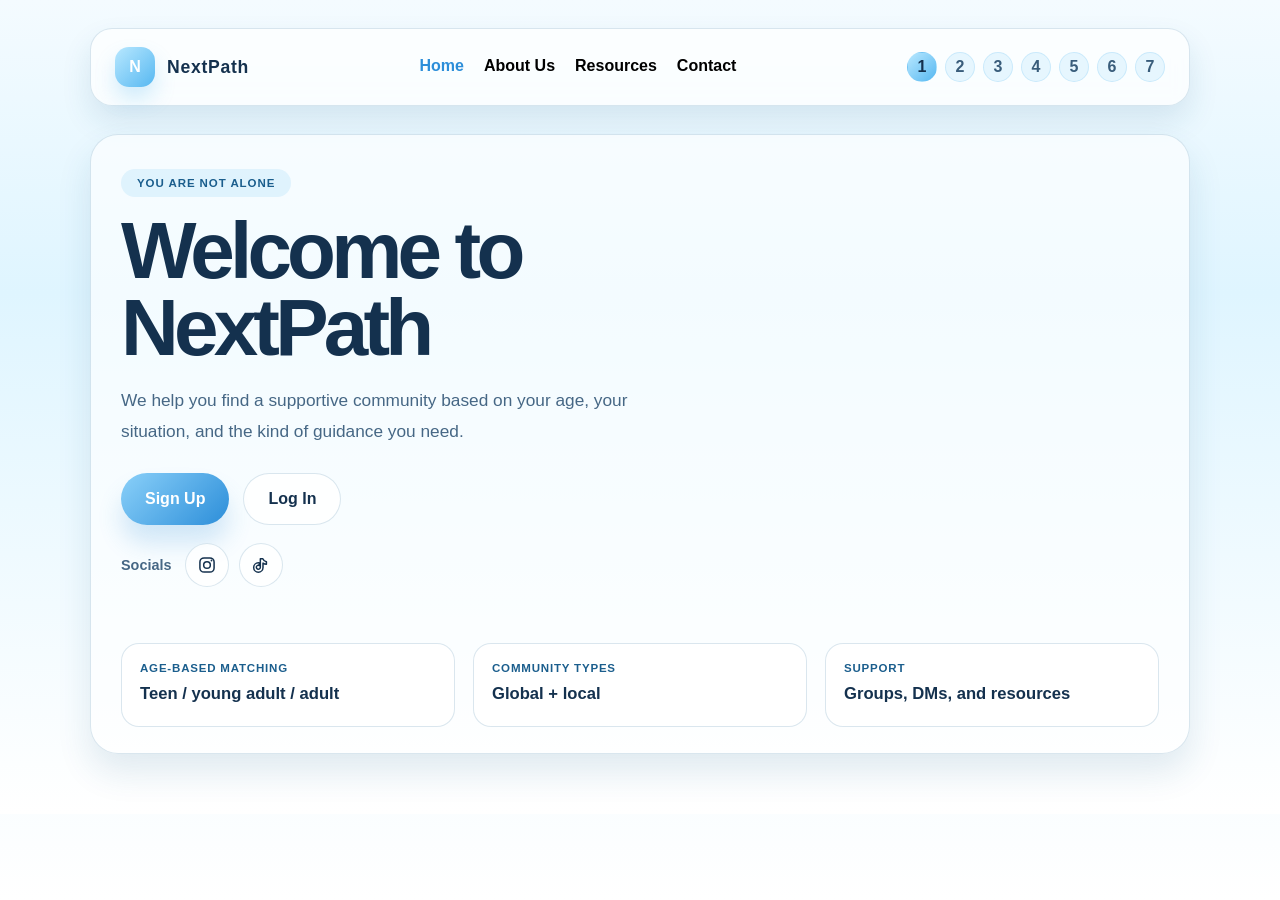
==== index.html @ b5a2231a "Clarify school directory preview handling Co-authored-by: delvicariodyllan <323432565+delvicariodyll" ====
<!DOCTYPE html>
<html lang="en">
  <head>
    <meta charset="UTF-8" />
    <meta name="viewport" content="width=device-width, initial-scale=1.0" />
    <title>NextPath | Support Communities</title>
    <meta name="description" content="Welcome to NextPath. Find age-appropriate support communities, local groups, and resources that match what you're going through." />
    <link rel="stylesheet" href="docs/styles.css" />
  </head>
  <body>
    <div class="page-shell">
      <header class="topbar">
        <div class="brand-wrap">
          <div class="brand-mark">N</div>
          <span class="brand-name">NextPath</span>
        </div>

        <nav class="nav-menu">
          <a href="#" class="nav-link active" data-page="home">Home</a>
          <a href="#" class="nav-link" data-page="about">About Us</a>
          <a href="#" class="nav-link" data-page="resources">Resources</a>
          <a href="#" class="nav-link" data-page="contact">Contact</a>
          <a href="#" class="nav-link hidden-field" data-page="people" data-auth-only="true">People</a>
        </nav>

        <div class="topbar-side">
          <div id="accountSummary" class="account-summary hidden-field" aria-live="polite">
            <button id="accountSummaryButton" class="account-chip" type="button">
              <div id="accountSummaryAvatar" class="account-chip-avatar">A</div>
              <div class="account-chip-copy">
                <strong id="accountSummaryName">Your account</strong>
                <span id="accountSummaryMeta">Create an account to see it here.</span>
              </div>
            </button>
            <button id="accountSettingsButton" class="ghost-btn account-settings-btn" type="button">My settings</button>
          </div>

          <div class="step-indicator">
            <span class="step-pill active">1</span>
            <span class="step-pill">2</span>
            <span class="step-pill">3</span>
            <span class="step-pill">4</span>
            <span class="step-pill">5</span>
            <span class="step-pill">6</span>
            <span class="step-pill">7</span>
          </div>
        </div>
      </header>

      <p id="appNotice" class="app-notice hidden-field" role="status" aria-live="polite"></p>

      <main class="onboarding-app">
        <!-- Home Page -->
        <div id="home-page" class="page-content active">
          <div class="page-card auth-home-card">
            <div id="homeGuestPanel" class="auth-home-panel">
              <div class="intro-copy">
                <p class="eyebrow">You are not alone</p>
                <h1 class="bubble">Welcome to NextPath</h1>
                <p class="subtext">
                  We help you find a supportive community based on your age, your
                  situation, and the kind of guidance you need.
                </p>

                <div class="cta-row">
                  <button id="homeSignupButton" class="primary-btn" type="button">Sign Up</button>
                  <button id="homeLoginButton" class="ghost-btn" type="button">Log In</button>
                </div>

                <div class="social-row" aria-label="Socials">
                  <span class="social-label">Socials</span>
                  <div class="social-links">
                    <a class="social-link" href="#" aria-label="Instagram link coming soon" title="Instagram link coming soon">
                      <svg viewBox="0 0 24 24" aria-hidden="true">
                        <rect x="3.5" y="3.5" width="17" height="17" rx="5"></rect>
                        <circle cx="12" cy="12" r="4"></circle>
                        <circle cx="17.4" cy="6.6" r="1.1" class="social-icon-fill"></circle>
                      </svg>
                    </a>
                    <a class="social-link" href="#" aria-label="TikTok link coming soon" title="TikTok link coming soon">
                      <svg viewBox="0 0 24 24" aria-hidden="true">
                        <path d="M14.2 4.5c.8 2 2.3 3.3 4.3 3.7v3a7.3 7.3 0 0 1-4.1-1.4v5.2a5.6 5.6 0 1 1-5.6-5.6c.4 0 .8 0 1.2.1v3.1a2.4 2.4 0 1 0 1.2 2.1V4.5h3z"></path>
                      </svg>
                    </a>
                  </div>
                </div>
              </div>

              <div class="info-panel">
                <div class="mini-card">
                  <span class="mini-label">Age-based matching</span>
                  <strong>Teen / young adult / adult</strong>
                </div>
                <div class="mini-card">
                  <span class="mini-label">Community types</span>
                  <strong>Global + local</strong>
                </div>
                <div class="mini-card">
                  <span class="mini-label">Support</span>
                  <strong>Groups, DMs, and resources</strong>
                </div>
              </div>
            </div>

            <div id="homeAuthenticatedPanel" class="auth-home-panel hidden-field">
              <div class="card-header">
                <span class="eyebrow small">Welcome back</span>
                <h1 class="bubble">Your NextPath home</h1>
                <p id="homeAuthenticatedCopy" class="subtext">You're signed in and ready to pick up where you left off.</p>
              </div>

              <div class="info-panel auth-dashboard-grid">
                <div class="mini-card">
                  <span class="mini-label">Community access</span>
                  <strong>People matches and support spaces are ready.</strong>
                </div>
                <div class="mini-card">
                  <span class="mini-label">Your profile</span>
                  <strong>Review your onboarding details and saved settings.</strong>
                </div>
                <div class="mini-card">
                  <span class="mini-label">Saved on this browser</span>
                  <strong>Refresh safely and stay on your signed-in home.</strong>
                </div>
              </div>

              <div class="cta-row">
                <button id="homePeopleButton" class="primary-btn" type="button">See People matches</button>
                <button id="homeAccountButton" class="ghost-btn" type="button">Open My Account</button>
              </div>

              <div class="social-row" aria-label="Socials">
                <span class="social-label">Socials</span>
                <div class="social-links">
                  <a class="social-link" href="#" aria-label="Instagram link coming soon" title="Instagram link coming soon">
                    <svg viewBox="0 0 24 24" aria-hidden="true">
                      <rect x="3.5" y="3.5" width="17" height="17" rx="5"></rect>
                      <circle cx="12" cy="12" r="4"></circle>
                      <circle cx="17.4" cy="6.6" r="1.1" class="social-icon-fill"></circle>
                    </svg>
                  </a>
                  <a class="social-link" href="#" aria-label="TikTok link coming soon" title="TikTok link coming soon">
                    <svg viewBox="0 0 24 24" aria-hidden="true">
                      <path d="M14.2 4.5c.8 2 2.3 3.3 4.3 3.7v3a7.3 7.3 0 0 1-4.1-1.4v5.2a5.6 5.6 0 1 1-5.6-5.6c.4 0 .8 0 1.2.1v3.1a2.4 2.4 0 1 0 1.2 2.1V4.5h3z"></path>
                    </svg>
                  </a>
                </div>
              </div>
            </div>
          </div>
        </div>

        <!-- Signup Page -->
        <div id="signup-page" class="page-content">
          <section class="screen active" data-step="1">
            <div class="intro-copy">
              <p class="eyebrow">Create your account</p>
              <h1 class="bubble">Start your NextPath signup</h1>
              <p class="subtext">
                Tell us a little about yourself so we can guide you toward the
                right support, community, and resources.
              </p>

              <div class="cta-row">
                <button class="primary-btn next-btn" type="button">Start Sign Up</button>
                <button id="signupLoginButton" class="ghost-btn" type="button">Log In Instead</button>
              </div>
            </div>

            <div class="info-panel">
              <div class="mini-card">
                <span class="mini-label">Age-based matching</span>
                <strong>Teen / young adult / adult</strong>
              </div>
              <div class="mini-card">
                <span class="mini-label">Community types</span>
                <strong>Global + local</strong>
              </div>
              <div class="mini-card">
                <span class="mini-label">Support</span>
                <strong>Groups, DMs, and resources</strong>
              </div>
            </div>
          </section>

          <section class="screen" data-step="2">
            <div class="card-header">
              <span class="eyebrow small">Step 1</span>
              <h2 class="bubble">How old are you?</h2>
            </div>

            <div class="age-box">
              <div class="age-readout">
                <span id="ageValue">15</span>
              </div>
              <input id="ageRange" type="range" min="7" max="100" value="15" />
              <div id="ageNote" class="age-note">You will be placed within ages 13-18</div>
              <div id="ageTag" class="age-tag">Teen support circle</div>
            </div>

            <div class="nav-row">
              <button class="ghost-btn prev-btn">Back</button>
              <button class="primary-btn next-btn">Next</button>
            </div>
          </section>

          <section class="screen" data-step="3">
            <div class="card-header">
              <span class="eyebrow small">Step 2</span>
              <h2 class="bubble">What are you mainly looking for?</h2>
            </div>

            <div class="choice-grid">
              <button class="choice-card active">A community</button>
              <button class="choice-card">Support programs</button>
              <button class="choice-card">A job</button>
              <button class="choice-card">Resources</button>
              <button class="choice-card">Guidance</button>
              <button class="choice-card">Something else</button>
            </div>

            <div class="nav-row">
              <button class="ghost-btn prev-btn">Back</button>
              <button class="primary-btn next-btn">Next</button>
            </div>
          </section>

          <section class="screen" data-step="4">
            <div class="card-header">
              <span class="eyebrow small">Step 3</span>
              <h2 class="bubble">What are you going through?</h2>
            </div>

            <div class="choice-grid category-grid">
              <button class="choice-card active">Loss &amp; Grief</button>
              <button class="choice-card">Home &amp; Family</button>
              <button class="choice-card">Money &amp; Work</button>
              <button class="choice-card">School</button>
              <button class="choice-card">Mental Wellbeing</button>
              <button class="choice-card">Physical Health</button>
              <button class="choice-card">Relationships</button>
              <button class="choice-card">Moving &amp; Change</button>
              <button class="choice-card">Finding Community</button>
              <button class="choice-card">Personal Growth</button>
              <button class="choice-card">Something else</button>
            </div>

            <div class="nav-row">
              <button class="ghost-btn prev-btn">Back</button>
              <button class="primary-btn next-btn">Next</button>
            </div>
          </section>

          <section class="screen" data-step="5">
            <div class="card-header">
              <span class="eyebrow small">Step 4 · Expand</span>
              <h2 class="bubble">Expand your path</h2>
              <p class="subtext">Choose a more specific option so we can guide you to the right support.</p>
            </div>

            <div class="choice-grid"></div>

            <div class="nav-row">
              <button class="ghost-btn prev-btn">Back</button>
              <button class="primary-btn next-btn">Next</button>
            </div>
          </section>

          <section class="screen" data-step="6">
            <div class="card-header">
              <span class="eyebrow small">Step 5</span>
              <h2 class="bubble">Build your profile</h2>
            </div>

            <div class="profile-layout">
              <div class="profile-side">
                <div class="avatar-section">
                  <div class="avatar-wrap">
                    <div class="avatar-circle">A</div>
                    <button id="cropAvatarBtn" class="crop-btn" aria-label="Crop avatar" title="Crop your avatar">✂️</button>
                  </div>
                </div>

                <label class="field-label">Choose an avatar color</label>
                <div class="avatar-colors" aria-label="Choose an avatar color">
                  <button type="button" class="avatar-color active" data-color="blue" aria-label="Blue"></button>
                  <button type="button" class="avatar-color pink" data-color="pink" aria-label="Pink"></button>
                  <button type="button" class="avatar-color purple" data-color="purple" aria-label="Purple"></button>
                  <button type="button" class="avatar-color green" data-color="green" aria-label="Green"></button>
                  <button type="button" class="avatar-color gold" data-color="gold" aria-label="Gold"></button>
                </div>
                <label class="upload-btn">
                  Upload your own picture
                  <input id="avatarUpload" type="file" accept="image/png,image/jpeg,image/webp" />
                </label>

                <label class="field-label" for="firstName">First name</label>
                <input id="firstName" type="text" placeholder="Type your name here" class="text-field" required />
                <label class="field-label" for="emailAddress">Email</label>
                <input id="emailAddress" type="email" placeholder="Type your email here" class="text-field" aria-describedby="emailHelp" required />
                <p id="emailHelp" class="field-help">For emails and updates.</p>
                <label class="field-label" for="password">Password</label>
                <input id="password" type="password" placeholder="Create a password" class="text-field" autocomplete="new-password" required />
                <p id="passwordHelp" class="field-help">Required to create your account and log back in later.</p>
                <label class="field-label">School / College</label>
                <p class="field-help">Directory suggestions are sourced from official NCES/IES datasets and periodically refreshed.</p>
                <div class="school-search">
                  <input id="schoolSearch" type="text" class="text-field" autocomplete="off" placeholder="Start typing your school..." aria-autocomplete="list" aria-controls="schoolSuggestions" aria-describedby="schoolDirectoryStatus" role="combobox" aria-expanded="false" aria-haspopup="listbox" aria-activedescendant="" />
                  <div id="schoolSuggestions" class="school-suggestions" role="listbox"></div>
                </div>
                <p id="schoolDirectoryStatus" class="field-help" role="status" aria-live="polite">Loading school directory…</p>
                <p class="field-help">NCES/IES source details and refresh guidance: <a href="docs/school-directory-data.md" class="email-link">school-directory-data.md</a></p>
                <div id="schoolAbbreviation" class="school-abbreviation">Your school initials will appear here</div>
                <button id="noSchoolButton" type="button" class="small-link">I do not go to school</button>
                <input id="otherSchool" type="text" class="text-field hidden-field" placeholder="Type your school name here" aria-label="Type your school name" />
              </div>

              <div class="profile-side details">
                <label class="field-label">Interests</label>
                <div class="interest-tags" aria-label="Choose your interests">
                  <span class="active">Music</span>
                  <span>Art</span>
                  <span>Wellbeing</span>
                  <span>Friends</span>
                  <span>Gaming</span>
                  <span>Sports</span>
                  <span>Reading</span>
                  <span>Writing</span>
                  <span>Nature</span>
                  <span>Cooking</span>
                  <span>Animals</span>
                  <span>Technology</span>
                  <span>Volunteering</span>
                  <span>Faith &amp; spirituality</span>
                  <span>Creative projects</span>
                </div>

                <label class="field-label" for="profileBio">Bio</label>
                <textarea id="profileBio" class="text-field area">Looking for peer support, encouragement, and a safe place to feel understood.</textarea>

                <label class="field-label">Local or global?</label>
                <div class="toggle-row">
                  <button class="toggle-btn active">Global + Local</button>
                  <button class="toggle-btn">Global only</button>
                </div>
              </div>
            </div>

            <div class="nav-row">
              <button class="ghost-btn prev-btn">Back</button>
              <button class="primary-btn next-btn">Next</button>
            </div>
          </section>

          <section class="screen" data-step="7">
            <div class="card-header">
              <span class="eyebrow small">Step 6</span>
              <h2 class="bubble">Your community match</h2>
            </div>

            <div class="match-box">
              <div class="match-header">
                <div class="pill">Recommended</div>
                <div class="status-dot"></div>
              </div>

              <h3>Teen Support Circle</h3>
              <p class="match-description">A starting point matched to what you shared.</p>
              <ul>
                <li>Age-separated community</li>
                <li>Supportive group chats</li>
                <li>Local meetups and resources</li>
                <li>Private DMs to connect</li>
              </ul>
            </div>

            <div class="action-grid"></div>

            <div class="nav-row end">
              <button class="ghost-btn prev-btn">Back</button>
              <button id="joinNowButton" class="primary-btn" type="button">Join Now</button>
            </div>
          </section>
        </div>

        <!-- Login Page -->
        <div id="login-page" class="page-content">
          <div class="page-card login-page-card">
            <div class="card-header">
              <span class="eyebrow small">Returning user</span>
              <h1 class="bubble">Log in to NextPath</h1>
              <p class="subtext">Use the email and password from your saved account on this browser.</p>
            </div>

            <form id="loginForm" class="returning-user-panel login-panel">
              <div>
                <h3>Saved on this browser</h3>
                <p id="loginStatus" class="small-subtext">Create an account first if this is your first visit on this browser.</p>
              </div>
              <div class="returning-user-form">
                <p id="loginAccountPickerLabel" class="field-label">Saved accounts</p>
                <div id="loginAccountPicker" class="login-account-picker" role="listbox" aria-labelledby="loginAccountPickerLabel"></div>

                <label class="field-label" for="loginEmail">Email</label>
                <input id="loginEmail" type="email" class="text-field" autocomplete="email" placeholder="Type your email here" required />

                <label class="field-label" for="loginPassword">Password</label>
                <input id="loginPassword" type="password" class="text-field" autocomplete="current-password" placeholder="Type your password here" required />
                <p class="field-help">Passwords are required for new signups and for log in.</p>

                <div class="returning-user-actions">
                  <button class="primary-btn" type="submit">Log In</button>
                  <button id="loginBackButton" class="ghost-btn" type="button">Back to Home</button>
                </div>
              </div>
            </form>
          </div>
        </div>

        <!-- About Us Page -->
        <div id="about-page" class="page-content">
          <div class="page-card">
            <div class="card-header">
              <h1 class="bubble">About NextPath</h1>
            </div>

            <div class="info-panel about-panel">
              <div class="mini-card">
                <p class="info-copy">
                  NextPath is designed for people rebuilding their lives after a major disruption—especially young adults facing barriers such as homelessness, financial hardship, interrupted education, unemployment, or limited access to opportunity. Rather than labeling people by what happened to them, NextPath focuses on where they are now and where they want to go.
                </p>
              </div>

              <div class="mini-card">
                <h3 class="section-title">How We Help</h3>
                <p class="info-copy">
                  We connect you with supportive communities, local resources, and mentorship opportunities to help you chart your own path forward.
                </p>
              </div>

              <div class="mini-card">
                <h3 class="section-title">Get in Touch</h3>
                <p class="info-copy">
                  Have questions or want to learn more? Reach out to us at <a href="mailto:nextpathproject@gmail.com" class="email-link">nextpathproject@gmail.com</a>
                </p>
              </div>

              <div class="mini-card">
                <h3 class="section-title">Featured Stories</h3>
                <p class="info-copy">
                  Coming soon! Share inspiring stories from our community members.
                </p>
              </div>
            </div>

            <div class="nav-row">
              <button class="ghost-btn back-to-home-btn">Back to Home</button>
            </div>
          </div>
        </div>

        <!-- Resources Page -->
        <div id="resources-page" class="page-content">
          <div class="page-card">
            <div class="card-header">
              <h1 class="bubble">Resources</h1>
            </div>
            <p class="subtext">Coming soon! Helpful resources and guides will be available here.</p>
            <div class="nav-row">
              <button class="ghost-btn back-to-home-btn">Back to Home</button>
            </div>
          </div>
        </div>

        <!-- People Page -->
        <div id="people-page" class="page-content">
          <div class="page-card">
            <div class="card-header">
              <span class="eyebrow small">People</span>
              <h1 class="bubble">People who get it</h1>
              <p id="peopleContext" class="subtext">Create your account to unlock personalized people and community matching.</p>
            </div>

            <div id="peopleEmptyState" class="empty-state">
              <h3>No live people here yet</h3>
              <p>
                NextPath is still growing. This tab is already filtered by your onboarding problem and shared interests,
                and it will populate with people and communities as they join.
              </p>
            </div>

            <div id="peopleMatches" class="people-grid"></div>
            <p id="peoplePlaceholderNote" class="placeholder-note hidden-field">Placeholder matches are shown while live members are still joining.</p>

            <div class="nav-row">
              <button class="ghost-btn back-to-home-btn">Back to Home</button>
            </div>
          </div>
        </div>

        <!-- Account Page -->
        <div id="account-page" class="page-content">
          <div class="page-card">
            <div class="card-header">
              <span class="eyebrow small">Account</span>
              <h1 class="bubble">Your account</h1>
              <p id="accountContext" class="subtext">Finish onboarding to see your account controls, settings, and posts.</p>
            </div>

            <section id="returningUserPanel" class="returning-user-panel">
              <div>
                <h3>Returning user</h3>
                <p id="returningUserStatus" class="small-subtext">Create an account to unlock sign-in for later visits on this browser.</p>
              </div>
              <div class="returning-user-form">
                <p id="returningAccountPickerLabel" class="field-label">Saved accounts</p>
                <div id="returningAccountPicker" class="login-account-picker" role="listbox" aria-labelledby="returningAccountPickerLabel"></div>
                <div class="returning-user-actions">
                  <button id="returningLoginButton" class="primary-btn" type="button">Sign in</button>
                  <button id="signOutButton" class="ghost-btn" type="button" disabled>Sign out</button>
                </div>
                <button id="resumeOnboardingButton" class="ghost-btn full-width-btn" type="button" disabled>Edit full signup details</button>
              </div>
            </section>

            <div class="account-page-grid">
              <section class="profile-side">
                <h3>Settings</h3>
                <p id="settingsOwnerNote" class="owner-note">Only the account owner can use these settings.</p>

                <label class="field-label" for="settingsAge">Age</label>
                <input id="settingsAge" type="number" min="7" max="100" class="text-field" disabled />

                <label class="field-label" for="settingsName">First name</label>
                <input id="settingsName" type="text" class="text-field" disabled />

                <label class="field-label" for="settingsEmail">Email</label>
                <input id="settingsEmail" type="email" class="text-field" disabled />

                <label class="field-label" for="settingsGoal">Main goal</label>
                <select id="settingsGoal" class="text-field" disabled>
                  <option value="A community">A community</option>
                  <option value="Support programs">Support programs</option>
                  <option value="A job">A job</option>
                  <option value="Resources">Resources</option>
                  <option value="Guidance">Guidance</option>
                  <option value="Something else">Something else</option>
                </select>

                <label class="field-label" for="settingsCategory">Community focus</label>
                <select id="settingsCategory" class="text-field" disabled>
                  <option value="Loss &amp; Grief">Loss &amp; Grief</option>
                </select>

                <label class="field-label" for="settingsSubcategory">Expanded focus</label>
                <select id="settingsSubcategory" class="text-field" disabled>
                  <option value="">No expanded focus</option>
                </select>

                <label class="field-label" for="settingsSchool">School / College</label>
                <input id="settingsSchool" type="text" class="text-field" disabled />

                <label class="field-label" for="settingsLocation">Local or global</label>
                <input id="settingsLocation" type="text" class="text-field" disabled />

                <label class="field-label" for="settingsInterests">Interests (comma separated)</label>
                <input id="settingsInterests" type="text" class="text-field" disabled />

                <label class="field-label" for="settingsBio">Bio</label>
                <textarea id="settingsBio" class="text-field area" disabled></textarea>

                <button id="saveSettingsButton" class="primary-btn account-save-btn" type="button" disabled>Save settings</button>
              </section>

              <section class="profile-side">
                <h3>Your posts</h3>
                <p class="small-subtext">Only posts created by this account show edit controls.</p>
                <div id="accountPosts" class="post-list"></div>
              </section>
            </div>

            <div class="nav-row">
              <button class="ghost-btn back-to-home-btn">Back to Home</button>
            </div>
          </div>
        </div>

        <!-- Contact Page -->
        <div id="contact-page" class="page-content">
          <div class="page-card">
            <div class="card-header">
              <h1 class="bubble">Contact</h1>
            </div>
            <div class="contact-panel">
              <p class="contact-intro">Get in touch with NextPath</p>
              <a href="mailto:nextpathproject@gmail.com" class="email-link contact-link">
                nextpathproject@gmail.com
              </a>
            </div>
            <div class="nav-row">
              <button class="ghost-btn back-to-home-btn">Back to Home</button>
            </div>
          </div>
        </div>
      </main>
    </div>

    <!-- Enhanced Avatar Cropper Modal Popup -->
    <div id="avatarCropperModal" class="avatar-cropper-modal hidden-field">
      <div class="cropper-container">
        <div class="cropper-header">
          <h3>Crop Your Avatar</h3>
          <button id="closeCropper" class="close-btn" aria-label="Close cropper">×</button>
        </div>

        <div class="cropper-content">
          <div class="crop-canvas-wrapper">
            <canvas id="cropCanvas"></canvas>
            <div class="crop-overlay"></div>
          </div>

          <div class="crop-controls-section">
            <div class="control-group">
              <label class="crop-label" for="avatarZoom">Zoom</label>
              <input id="avatarZoom" type="range" min="50" max="300" value="100" step="5" />
              <span class="control-value" id="zoomValue">100%</span>
            </div>

            <div class="control-group">
              <label class="crop-label" for="avatarX">Left / Right</label>
              <input id="avatarX" type="range" min="-100" max="100" value="0" step="5" />
              <span class="control-value" id="xValue">0%</span>
            </div>

            <div class="control-group">
              <label class="crop-label" for="avatarY">Up / Down</label>
              <input id="avatarY" type="range" min="-100" max="100" value="0" step="5" />
              <span class="control-value" id="yValue">0%</span>
            </div>
          </div>
        </div>

        <div class="cropper-actions">
          <button id="cancelCrop" class="ghost-btn">Cancel</button>
          <button id="applyCrop" class="primary-btn">Apply Crop</button>
        </div>
      </div>
    </div>

    <script src="docs/script.js"></script>
  </body>
</html>
---- docs/styles.css ----
:root {
  --sky-50: #eff9ff;
  --sky-100: #dff4ff;
  --sky-200: #cfeeff;
  --sky-300: #b8e8ff;
  --sky-400: #8ad0f9;
  --sky-500: #57b8f1;
  --sky-700: #2c8ed9;
  --sky-900: #1b5e8d;
  --navy-900: #14314e;
  --navy-700: #395d7b;
  --white: #ffffff;
  --muted: #466785;
  --shadow: rgba(28, 88, 130, 0.12);
  --line: rgba(51, 115, 163, 0.18);
  --panel: rgba(255, 255, 255, 0.75);
}

* {
  box-sizing: border-box;
}

html, body {
  margin: 0;
  min-height: 100%;
  font-family: "Segoe UI", Tahoma, Geneva, Verdana, sans-serif;
  background: linear-gradient(180deg, #f4fbff 0%, #dff5ff 36%, #ffffff 100%);
  color: var(--navy-900);
}

body {
  display: flex;
  justify-content: center;
  align-items: flex-start;
  padding: 28px 18px 60px;
}

button, input, textarea {
  font: inherit;
}

button {
  cursor: pointer;
}

.page-shell {
  width: min(1100px, 100%);
}

.topbar {
  display: flex;
  align-items: center;
  justify-content: space-between;
  flex-wrap: wrap;
  gap: 14px 22px;
  padding: 18px 24px;
  background: rgba(255,255,255,0.7);
  border: 1px solid var(--line);
  border-radius: 22px;
  box-shadow: 0 15px 30px var(--shadow);
  backdrop-filter: blur(8px);
}

.brand-wrap {
  display: flex;
  align-items: center;
  gap: 12px;
  margin-right: auto;
}

.brand-mark {
  width: 40px;
  height: 40px;
  border-radius: 14px;
  background: linear-gradient(135deg, var(--sky-300), var(--sky-500));
  color: var(--white);
  display: grid;
  place-items: center;
  font-weight: 800;
  box-shadow: 0 12px 20px rgba(87, 184, 241, 0.25);
}

.brand-name {
  font-size: 1.1rem;
  font-weight: 800;
  letter-spacing: 0.04em;
}

.nav-menu {
  display: flex;
  flex-wrap: wrap;
  gap: 10px 20px;
  align-items: center;
}

.topbar-side {
  display: flex;
  align-items: center;
  gap: 14px;
  margin-left: auto;
}

.nav-link {
  color: #000000 !important;
  text-decoration: none;
  font-weight: 700;
  cursor: pointer;
  transition: color 0.2s ease;
  border-bottom: 2px solid transparent;
  padding-bottom: 2px;
  background: none;
  border: none;
  font-size: inherit;
}

.nav-link:hover {
  color: var(--sky-700) !important;
}

.nav-link.active {
  color: var(--sky-700) !important;
  border-bottom-color: var(--sky-700);
}

.step-indicator {
  display: flex;
  gap: 8px;
}

.account-summary {
  display: flex;
  align-items: center;
  gap: 10px;
}

.account-chip {
  display: flex;
  align-items: center;
  gap: 12px;
  padding: 8px 12px;
  border: 1px solid var(--line);
  border-radius: 18px;
  background: rgba(255,255,255,0.86);
  color: var(--navy-900);
}

.account-chip-copy {
  display: flex;
  flex-direction: column;
  align-items: flex-start;
  gap: 2px;
  text-align: left;
}

.account-chip-copy strong {
  font-size: 0.92rem;
}

.account-chip-copy span {
  color: var(--muted);
  font-size: 0.78rem;
  font-weight: 700;
}

.account-chip-avatar {
  width: 42px;
  height: 42px;
  border-radius: 50%;
  background: linear-gradient(135deg, var(--sky-300), var(--sky-500));
  color: var(--white);
  display: grid;
  place-items: center;
  font-weight: 900;
  background-size: cover;
  background-position: center;
  box-shadow: 0 10px 18px rgba(87,184,241,0.2);
}

.account-chip-avatar.pink { background: linear-gradient(135deg, #ffb8d2, #e66b9a); }
.account-chip-avatar.purple { background: linear-gradient(135deg, #d0b8ff, #8762d6); }
.account-chip-avatar.green { background: linear-gradient(135deg, #a9e8c4, #45ae75); }
.account-chip-avatar.gold { background: linear-gradient(135deg, #ffe4a1, #e1a62a); }
.account-chip-avatar.has-image { background-repeat: no-repeat; }

.account-settings-btn,
.account-save-btn {
  min-height: 44px;
}

.step-pill {
  width: 30px;
  height: 30px;
  border-radius: 50%;
  background: rgba(87, 184, 241, 0.12);
  border: 1px solid rgba(87,184,241,0.2);
  display: grid;
  place-items: center;
  color: var(--navy-700);
  font-weight: 800;
}

.step-pill.active {
  background: linear-gradient(135deg, var(--sky-300), var(--sky-500));
  color: var(--navy-900);
  border-color: transparent;
}

.onboarding-app {
  position: relative;
  margin-top: 28px;
  min-height: 620px;
}

.app-notice {
  margin: 14px 6px 0;
  padding: 12px 16px;
  border: 1px solid rgba(44,142,217,0.2);
  border-radius: 16px;
  background: rgba(255,255,255,0.78);
  color: var(--sky-900);
  font-weight: 700;
}

.page-content {
  display: none;
}

.page-content.active {
  display: block;
}

.page-card {
  background: rgba(255,255,255,0.62);
  border: 1px solid var(--line);
  border-radius: 28px;
  padding: 34px 30px 26px;
  box-shadow: 0 18px 34px var(--shadow);
}

.auth-home-card,
.login-page-card {
  min-height: 620px;
}

.auth-home-card {
  display: flex;
  flex-direction: column;
  justify-content: center;
}

.auth-home-panel {
  display: grid;
  gap: 28px;
}

.screen {
  display: none;
  background: rgba(255,255,255,0.62);
  border: 1px solid var(--line);
  border-radius: 28px;
  padding: 34px 30px 26px;
  box-shadow: 0 18px 34px var(--shadow);
}

.screen.active {
  display: block;
}

.content-section {
  background: rgba(255,255,255,0.62);
  border: 1px solid var(--line);
  border-radius: 28px;
  padding: 34px 30px 26px;
  box-shadow: 0 18px 34px var(--shadow);
}

.about-content {
  max-width: 700px;
}

.about-panel {
  grid-template-columns: 1fr 1fr;
}

.email-link {
  color: var(--sky-700);
  text-decoration: none;
  font-weight: 600;
}

.email-link:hover {
  text-decoration: underline;
}

.eyebrow {
  display: inline-block;
  margin: 0 0 16px;
  padding: 8px 16px;
  border-radius: 999px;
  background: rgba(87, 184, 241, 0.14);
  color: var(--sky-900);
  text-transform: uppercase;
  letter-spacing: 0.08em;
  font-size: 0.72rem;
  font-weight: 900;
}

.eyebrow.small {
  padding: 7px 12px;
  font-size: 0.68rem;
}

.bubble {
  font-weight: 900;
  letter-spacing: -0.06em;
  line-height: 0.96;
}

h1.bubble {
  font-size: clamp(2.7rem, 7vw, 5rem);
  margin: 0;
}

h2.bubble {
  font-size: clamp(2rem, 5vw, 3.1rem);
  margin: 0;
}

h3 {
  margin: 0;
  font-size: 1.5rem;
}

.intro-copy {
  max-width: 660px;
}

.subtext {
  margin: 18px 0 0;
  max-width: 560px;
  color: var(--muted);
  font-size: 1.08rem;
  line-height: 1.8;
}

.cta-row,
.nav-row {
  display: flex;
  align-items: center;
  gap: 14px;
  margin-top: 26px;
}

.social-row {
  display: flex;
  align-items: center;
  gap: 14px;
  margin-top: 18px;
  flex-wrap: wrap;
}

.social-label {
  color: var(--muted);
  font-size: 0.9rem;
  font-weight: 800;
}

.social-links {
  display: flex;
  align-items: center;
  gap: 10px;
}

.social-link {
  display: inline-flex;
  align-items: center;
  justify-content: center;
  width: 44px;
  height: 44px;
  border-radius: 999px;
  border: 1px solid var(--line);
  background: rgba(255,255,255,0.82);
  color: var(--navy-900);
  transition: transform 0.2s ease, box-shadow 0.2s ease, border-color 0.2s ease;
}

.social-link:hover,
.social-link:focus-visible {
  transform: translateY(-1px);
  border-color: rgba(44,142,217,0.45);
  box-shadow: 0 10px 18px rgba(87,184,241,0.14);
}

.social-link:focus-visible {
  outline: 2px solid rgba(44,142,217,0.45);
  outline-offset: 2px;
}

.social-link svg {
  width: 20px;
  height: 20px;
  stroke: currentColor;
  stroke-width: 1.8;
  fill: none;
  stroke-linecap: round;
  stroke-linejoin: round;
}

.social-link .social-icon-fill {
  fill: currentColor;
  stroke: none;
}

.primary-btn,
.ghost-btn,
.toggle-btn,
.choice-card {
  border: none;
  border-radius: 999px;
  font-weight: 800;
  transition: transform 0.2s ease, box-shadow 0.2s ease;
}

.primary-btn,
.ghost-btn {
  min-height: 52px;
  padding: 0 24px;
}

.primary-btn {
  background: linear-gradient(135deg, var(--sky-400), var(--sky-700));
  color: var(--white);
  box-shadow: 0 18px 24px rgba(44, 142, 217, 0.2);
}

.primary-btn:hover,
.ghost-btn:hover,
.choice-card:hover,
.toggle-btn:hover {
  transform: translateY(-1px);
}

.ghost-btn {
  background: rgba(255,255,255,0.8);
  color: var(--navy-900);
  border: 1px solid var(--line);
}

.info-panel {
  display: grid;
  grid-template-columns: repeat(3, minmax(0,1fr));
  gap: 18px;
  margin-top: 28px;
}

.mini-card {
  display: flex;
  flex-direction: column;
  gap: 8px;
  padding: 18px 18px 20px;
  background: rgba(255,255,255,0.78);
  border: 1px solid var(--line);
  border-radius: 18px;
}

.mini-label {
  color: var(--sky-900);
  font-size: 0.72rem;
  font-weight: 800;
  text-transform: uppercase;
  letter-spacing: 0.07em;
}

.mini-card strong {
  font-size: 1.04rem;
  line-height: 1.4;
}

.info-copy {
  margin: 0;
  color: #4a5f7f;
  font-size: 1rem;
  line-height: 1.6;
}

.section-title {
  margin: 0 0 1em;
  color: #1a3a5c;
  font-size: 1.1rem;
}

.age-box {
  max-width: 640px;
  margin-top: 28px;
  background: rgba(255,255,255,0.72);
  border: 1px solid var(--line);
  border-radius: 20px;
  padding: 26px 24px;
}

.age-readout {
  font-size: clamp(2.2rem, 6vw, 4rem);
  font-weight: 900;
  letter-spacing: -0.08em;
  color: var(--navy-900);
}

input[type="range"] {
  width: 100%;
  accent-color: var(--sky-700);
  margin: 18px 0 6px;
}

.age-note {
  margin-top: 12px;
  color: var(--muted);
  font-weight: 700;
}

.age-tag {
  display: inline-flex;
  margin-top: 18px;
  padding: 10px 16px;
  border-radius: 999px;
  background: rgba(87,184,241,0.12);
  color: var(--sky-900);
  font-weight: 800;
}

.choice-grid {
  display: grid;
  grid-template-columns: repeat(3, minmax(0,1fr));
  gap: 14px;
  margin-top: 24px;
}

.choice-card {
  min-height: 74px;
  background: rgba(255,255,255,0.8);
  border: 1px solid var(--line);
  color: var(--navy-900);
  padding: 16px 18px;
  text-align: left;
  font-weight: 800;
}

.choice-card.active {
  background: linear-gradient(135deg, rgba(184,232,255,0.9), rgba(255,255,255,0.9));
  border-color: rgba(44,142,217,0.35);
}

.card-header {
  margin-bottom: 10px;
}

.profile-layout {
  display: grid;
  grid-template-columns: 0.9fr 1.1fr;
  gap: 20px;
  margin-top: 16px;
}

.profile-side {
  background: rgba(255,255,255,0.72);
  border: 1px solid var(--line);
  border-radius: 22px;
  padding: 20px;
}

.avatar-section {
  position: relative;
  display: flex;
  flex-direction: column;
  align-items: center;
}

.avatar-wrap {
  position: relative;
  display: flex;
  justify-content: center;
  margin-bottom: 18px;
}

.avatar-circle {
  width: 96px;
  height: 96px;
  border-radius: 50%;
  background: linear-gradient(135deg, var(--sky-300), var(--sky-500));
  display: grid;
  place-items: center;
  color: var(--white);
  font-size: 2.2rem;
  font-weight: 900;
  box-shadow: 0 18px 24px rgba(87,184,241,0.2);
  background-size: cover;
  background-position: center;
}

.avatar-circle.pink {
  background: linear-gradient(135deg, #ffb8d2, #e66b9a);
}

.avatar-circle.purple {
  background: linear-gradient(135deg, #d0b8ff, #8762d6);
}

.avatar-circle.green {
  background: linear-gradient(135deg, #a9e8c4, #45ae75);
}

.avatar-circle.gold {
  background: linear-gradient(135deg, #ffe4a1, #e1a62a);
}

.avatar-circle.has-image {
  background-color: var(--sky-300);
  background-repeat: no-repeat;
}

.crop-btn {
  position: absolute;
  bottom: 0;
  right: 0;
  width: 36px;
  height: 36px;
  border-radius: 50%;
  background: linear-gradient(135deg, var(--sky-400), var(--sky-700));
  border: 3px solid var(--white);
  color: var(--white);
  font-size: 1.1rem;
  display: flex;
  align-items: center;
  justify-content: center;
  box-shadow: 0 6px 16px rgba(44, 142, 217, 0.3);
  cursor: pointer;
  transition: transform 0.2s ease, box-shadow 0.2s ease;
}

.crop-btn:hover {
  transform: scale(1.1);
  box-shadow: 0 8px 20px rgba(44, 142, 217, 0.4);
}

.crop-btn:active {
  transform: scale(0.95);
}

.avatar-colors {
  display: flex;
  gap: 10px;
  margin: 8px 0 14px;
}

.avatar-color {
  width: 30px;
  height: 30px;
  padding: 0;
  border: 3px solid transparent;
  border-radius: 50%;
  background: linear-gradient(135deg, var(--sky-300), var(--sky-500));
  cursor: pointer;
}

.avatar-color.pink { background: linear-gradient(135deg, #ffb8d2, #e66b9a); }
.avatar-color.purple { background: linear-gradient(135deg, #d0b8ff, #8762d6); }
.avatar-color.green { background: linear-gradient(135deg, #a9e8c4, #45ae75); }
.avatar-color.gold { background: linear-gradient(135deg, #ffe4a1, #e1a62a); }
.avatar-color.active { border-color: var(--navy-900); }

.upload-btn {
  display: inline-flex;
  width: fit-content;
  padding: 9px 13px;
  border: 1px solid var(--line);
  border-radius: 999px;
  color: var(--sky-900);
  background: rgba(255,255,255,0.78);
  font-size: 0.84rem;
  font-weight: 800;
  cursor: pointer;
}

.upload-btn input {
  display: none;
}

.hidden-field {
  display: none;
}

/* Enhanced Avatar Cropper Modal Popup */
.avatar-cropper-modal {
  position: fixed;
  top: 0;
  left: 0;
  right: 0;
  bottom: 0;
  background: rgba(0, 0, 0, 0.5);
  display: none;
  align-items: center;
  justify-content: center;
  z-index: 1000;
  padding: 20px;
  backdrop-filter: blur(4px);
}

.avatar-cropper-modal.show {
  display: flex;
}

.cropper-container {
  background: var(--white);
  border-radius: 24px;
  box-shadow: 0 25px 50px rgba(0, 0, 0, 0.25);
  width: 100%;
  max-width: 600px;
  display: flex;
  flex-direction: column;
  overflow: hidden;
  animation: slideUp 0.3s ease-out;
}

@keyframes slideUp {
  from {
    opacity: 0;
    transform: translateY(30px);
  }
  to {
    opacity: 1;
    transform: translateY(0);
  }
}

.cropper-header {
  display: flex;
  align-items: center;
  justify-content: space-between;
  padding: 22px 24px;
  border-bottom: 1px solid var(--line);
}

.cropper-header h3 {
  margin: 0;
  font-size: 1.4rem;
  color: var(--navy-900);
}

.close-btn {
  background: none;
  border: none;
  font-size: 2rem;
  color: var(--muted);
  padding: 0;
  width: 36px;
  height: 36px;
  display: flex;
  align-items: center;
  justify-content: center;
  cursor: pointer;
  border-radius: 8px;
  transition: background 0.2s ease, color 0.2s ease;
}

.close-btn:hover {
  background: rgba(87, 184, 241, 0.1);
  color: var(--navy-900);
}

.cropper-content {
  display: flex;
  gap: 20px;
  padding: 24px;
  flex: 1;
}

.crop-canvas-wrapper {
  position: relative;
  flex: 1;
  min-height: 400px;
  background: var(--sky-50);
  border-radius: 16px;
  overflow: hidden;
  display: flex;
  align-items: center;
  justify-content: center;
  border: 1px solid var(--line);
}

#cropCanvas {
  width: 100%;
  height: 100%;
  object-fit: contain;
}

.crop-overlay {
  position: absolute;
  top: 0;
  left: 0;
  right: 0;
  bottom: 0;
  border: 2px dashed var(--sky-500);
  pointer-events: none;
  box-shadow: inset 0 0 0 9999px rgba(0, 0, 0, 0.3);
}

.crop-controls-section {
  display: flex;
  flex-direction: column;
  gap: 16px;
  min-width: 140px;
}

.control-group {
  display: flex;
  flex-direction: column;
  gap: 6px;
}

.crop-label {
  display: block;
  color: var(--navy-900);
  font-size: 0.78rem;
  font-weight: 800;
  text-transform: uppercase;
  letter-spacing: 0.05em;
}

.control-group input[type="range"] {
  margin: 0;
  accent-color: var(--sky-500);
}

.control-value {
  font-size: 0.75rem;
  color: var(--muted);
  font-weight: 700;
}

.cropper-actions {
  display: flex;
  gap: 12px;
  padding: 16px 24px;
  border-top: 1px solid var(--line);
  justify-content: flex-end;
}

.cropper-actions .ghost-btn,
.cropper-actions .primary-btn {
  min-height: 44px;
  padding: 0 20px;
  font-size: 0.9rem;
}

.school-search {
  position: relative;
}

.school-suggestions {
  position: absolute;
  z-index: 4;
  display: none;
  width: 100%;
  margin-top: 6px;
  overflow: hidden;
  border: 1px solid var(--line);
  border-radius: 14px;
  background: var(--white);
  box-shadow: 0 14px 30px rgba(23, 59, 87, 0.14);
}

.school-suggestions.visible {
  display: block;
}

.school-suggestion {
  display: flex;
  justify-content: space-between;
  width: 100%;
  padding: 12px 14px;
  border: 0;
  border-bottom: 1px solid var(--line);
  background: transparent;
  color: var(--navy-900);
  text-align: left;
  font-weight: 800;
  cursor: pointer;
}

.school-suggestion:hover {
  background: rgba(184,232,255,0.35);
}

.school-suggestion.active,
.school-suggestion:focus-visible {
  outline: none;
  background: rgba(184,232,255,0.55);
}

.school-suggestion small {
  color: var(--sky-900);
  font-weight: 900;
  letter-spacing: 0.08em;
}

.school-abbreviation {
  margin-top: 8px;
  color: var(--muted);
  font-size: 0.82rem;
  font-weight: 800;
}

.small-link {
  margin-top: 10px;
  padding: 0;
  border: 0;
  background: transparent;
  color: var(--sky-900);
  font-weight: 800;
  cursor: pointer;
}

.field-label {
  display: block;
  margin: 14px 0 8px;
  color: var(--navy-900);
  font-weight: 800;
}

.field-help,
.small-subtext,
.owner-note,
.placeholder-note,
.match-meta {
  color: var(--muted);
  font-size: 0.88rem;
  line-height: 1.6;
}

.field-help {
  margin: 8px 0 0;
}

.text-field {
  width: 100%;
  min-height: 48px;
  border-radius: 14px;
  border: 1px solid var(--line);
  background: rgba(255,255,255,0.9);
  padding: 12px 14px;
  color: var(--navy-900);
}

.text-field.area {
  min-height: 120px;
  resize: vertical;
}

.empty-state {
  margin-top: 20px;
  padding: 20px 22px;
  border: 1px dashed rgba(44,142,217,0.3);
  border-radius: 20px;
  background: rgba(255,255,255,0.72);
}

.people-grid,
.account-page-grid,
.post-list {
  display: grid;
  gap: 16px;
}

.people-grid,
.account-page-grid {
  margin-top: 20px;
}

.returning-user-panel {
  display: grid;
  grid-template-columns: 1fr minmax(0, 420px);
  gap: 16px 20px;
  margin-top: 18px;
  padding: 20px;
  border: 1px solid var(--line);
  border-radius: 20px;
  background: rgba(255,255,255,0.72);
}

.returning-user-form {
  display: grid;
  gap: 12px;
}

.login-account-picker {
  display: grid;
  grid-template-columns: repeat(2, minmax(0, 1fr));
  gap: 10px;
}

.login-account-picker-empty {
  grid-column: 1 / -1;
  margin: 0;
  padding: 10px 12px;
  border: 1px dashed rgba(44,142,217,0.3);
  border-radius: 14px;
  background: rgba(255,255,255,0.84);
  color: var(--muted);
  font-size: 0.85rem;
  font-weight: 600;
}

.login-account-tile {
  display: flex;
  align-items: center;
  gap: 10px;
  width: 100%;
  min-height: 62px;
  padding: 10px 12px;
  border: 1px solid rgba(44,142,217,0.22);
  border-radius: 16px;
  background: rgba(255,255,255,0.92);
  color: var(--navy-900);
  text-align: left;
  cursor: pointer;
  transition: border-color 0.2s ease, box-shadow 0.2s ease, transform 0.2s ease;
}

.login-account-tile:hover {
  border-color: rgba(44,142,217,0.45);
  box-shadow: 0 10px 18px rgba(87,184,241,0.12);
  transform: translateY(-1px);
}

.login-account-tile:focus-visible {
  outline: 2px solid rgba(44,142,217,0.6);
  outline-offset: 1px;
}

.login-account-tile.is-selected {
  border-color: var(--sky-700);
  box-shadow: 0 0 0 2px rgba(44,142,217,0.16);
}

.login-account-avatar {
  width: 40px;
  height: 40px;
  border-radius: 50%;
  display: grid;
  place-items: center;
  flex: 0 0 40px;
  color: var(--white);
  font-weight: 800;
  background: linear-gradient(135deg, var(--sky-300), var(--sky-500));
  background-size: cover;
  background-position: center;
}

.login-account-avatar.pink { background: linear-gradient(135deg, #ffb8d2, #e66b9a); }
.login-account-avatar.purple { background: linear-gradient(135deg, #d0b8ff, #8762d6); }
.login-account-avatar.green { background: linear-gradient(135deg, #a9e8c4, #45ae75); }
.login-account-avatar.gold { background: linear-gradient(135deg, #ffe4a1, #e1a62a); }
.login-account-avatar.has-image { background-repeat: no-repeat; }

.login-account-copy {
  min-width: 0;
  display: grid;
  gap: 2px;
}

.login-account-copy strong,
.login-account-copy span {
  display: block;
  min-width: 0;
  white-space: nowrap;
  overflow: hidden;
  text-overflow: ellipsis;
}

.login-account-copy strong {
  font-size: 0.9rem;
}

.login-account-copy span {
  color: var(--muted);
  font-size: 0.75rem;
  font-weight: 700;
}

.login-account-add-tile {
  border-style: dashed;
  border-color: rgba(44,142,217,0.34);
}

.login-account-add-avatar {
  background: rgba(44,142,217,0.12);
  color: var(--sky-700);
  border: 1px dashed rgba(44,142,217,0.45);
}

.login-page-card {
  max-width: 920px;
  margin: 0 auto;
}

.login-panel {
  margin-top: 24px;
}

.returning-user-actions {
  display: grid;
  grid-template-columns: repeat(2, minmax(0, 1fr));
  gap: 10px;
}

.full-width-btn {
  width: 100%;
}

.account-page-grid {
  grid-template-columns: repeat(2, minmax(0, 1fr));
}

.people-grid {
  grid-template-columns: repeat(2, minmax(0, 1fr));
}

.people-card,
.post-card {
  padding: 18px;
  border: 1px solid var(--line);
  border-radius: 20px;
  background: rgba(255,255,255,0.78);
}

.people-card-header,
.post-card-header {
  display: flex;
  align-items: flex-start;
  justify-content: space-between;
  gap: 12px;
}

.people-card h3,
.post-card h3 {
  font-size: 1.08rem;
}

.post-card textarea {
  margin-top: 10px;
}

.post-card .primary-btn {
  margin-top: 14px;
}

.post-pill {
  display: inline-flex;
  align-items: center;
  padding: 7px 10px;
  border-radius: 999px;
  background: rgba(87,184,241,0.12);
  color: var(--sky-900);
  font-size: 0.74rem;
  font-weight: 800;
}

.placeholder-note {
  margin: 18px 4px 0;
}

.contact-panel {
  padding: 40px 20px;
  text-align: center;
}

.contact-intro {
  margin: 0 0 20px;
  color: #4a5f7f;
  font-size: 1.2rem;
}

.contact-link {
  display: inline-block;
  padding: 12px 24px;
  font-size: 1.3rem;
}

.interest-tags {
  display: flex;
  flex-wrap: wrap;
  gap: 10px;
  margin-top: 8px;
}

.interest-tags span {
  display: inline-flex;
  cursor: pointer;
  padding: 8px 12px;
  border-radius: 999px;
  background: rgba(87,184,241,0.12);
  color: var(--sky-900);
  font-size: 0.82rem;
  font-weight: 700;
}

.interest-tags span.active {
  background: linear-gradient(135deg, var(--sky-300), var(--sky-500));
  color: var(--navy-900);
  box-shadow: 0 8px 16px rgba(44,142,217,0.14);
}

.toggle-row {
  display: flex;
  flex-wrap: wrap;
  gap: 10px;
  margin-top: 8px;
}

.toggle-btn {
  min-height: 44px;
  padding: 0 16px;
  background: rgba(255,255,255,0.8);
  border: 1px solid var(--line);
  color: var(--navy-900);
}

.toggle-btn.active {
  background: linear-gradient(135deg, var(--sky-300), var(--sky-500));
  border-color: transparent;
}

.match-box {
  max-width: 680px;
  background: rgba(255,255,255,0.8);
  border: 1px solid var(--line);
  border-radius: 22px;
  padding: 24px 22px;
  margin-top: 20px;
}

.match-header {
  display: flex;
  align-items: center;
  justify-content: space-between;
}

.pill {
  display: inline-flex;
  align-items: center;
  justify-content: center;
  border-radius: 999px;
  background: rgba(87,184,241,0.15);
  color: var(--sky-900);
  padding: 8px 12px;
  font-size: 0.74rem;
  font-weight: 800;
  letter-spacing: 0.08em;
  text-transform: uppercase;
}

.status-dot {
  width: 14px;
  height: 14px;
  border-radius: 50%;
  background: #38b47a;
  box-shadow: 0 0 0 6px rgba(56, 180, 122, 0.12);
}

.match-box h3 {
  margin-top: 18px;
  font-size: clamp(1.7rem, 3vw, 2.4rem);
}

.match-box ul {
  margin: 16px 0 0;
  padding-left: 18px;
  color: var(--muted);
  line-height: 2;
}

.match-description {
  margin-top: 10px;
  color: var(--muted);
  font-weight: 700;
}

.action-grid {
  display: grid;
  grid-template-columns: repeat(3, minmax(0, 1fr));
  gap: 14px;
  max-width: 680px;
  margin-top: 18px;
}

.action-grid .choice-card {
  min-height: 64px;
  text-align: center;
}

.nav-row.end {
  justify-content: space-between;
}

@media (max-width: 820px) {
  .topbar {
    padding: 16px 18px;
  }

  .nav-menu,
  .topbar-side {
    width: 100%;
  }

  .topbar-side {
    justify-content: space-between;
  }

  .choice-grid,
  .info-panel,
  .auth-home-panel,
  .profile-layout,
  .action-grid,
  .people-grid,
  .account-page-grid,
  .returning-user-panel,
  .returning-user-actions {
    grid-template-columns: 1fr;
  }

  .login-account-picker {
    grid-template-columns: 1fr;
  }

  .about-panel {
    grid-template-columns: 1fr;
  }

  .nav-row {
    justify-content: space-between;
  }

  .cropper-content {
    flex-direction: column;
  }

  .crop-controls-section {
    min-width: 100%;
  }
}

@media (max-width: 560px) {
  body {
    padding-left: 12px;
    padding-right: 12px;
  }

  .topbar {
    flex-direction: column;
    align-items: flex-start;
  }

  .topbar-side,
  .account-summary {
    width: 100%;
    flex-direction: column;
    align-items: stretch;
  }

  .nav-menu {
    width: 100%;
    flex-wrap: wrap;
  }

  .screen {
    padding: 24px 18px 20px;
  }

  .nav-row,
  .cta-row {
    flex-direction: column;
    align-items: stretch;
  }

  .primary-btn,
  .ghost-btn {
    width: 100%;
  }

  .cropper-container {
    max-width: calc(100% - 16px);
  }

  .cropper-content {
    flex-direction: column;
    padding: 16px;
  }

  .crop-canvas-wrapper {
    min-height: 300px;
  }
}
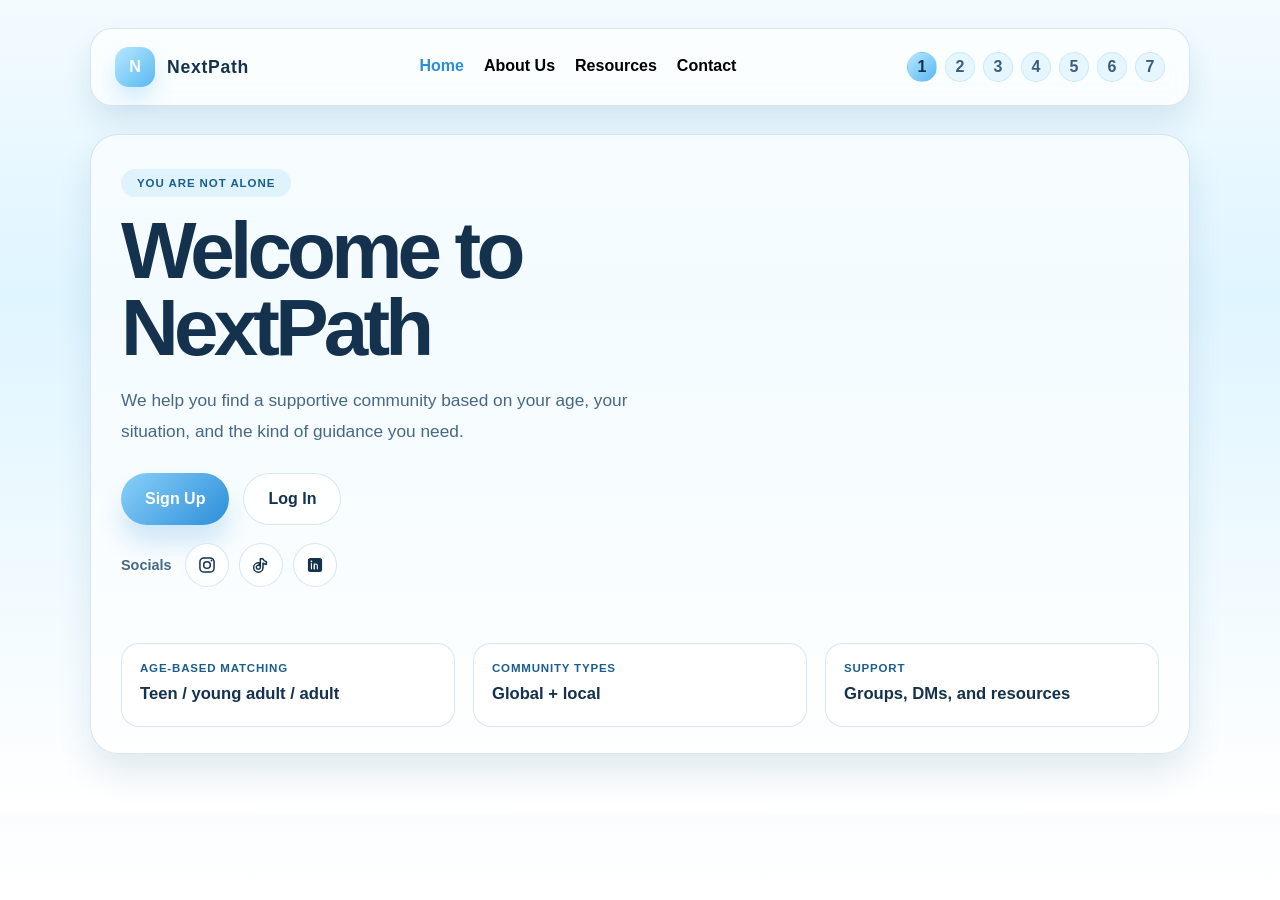
==== commit 852875b8: "Add LinkedIn social button" ====
--- a/index.html
+++ b/index.html
@@ -77,9 +77,17 @@
                         <circle cx="17.4" cy="6.6" r="1.1" class="social-icon-fill"></circle>
                       </svg>
                     </a>
-                    <a class="social-link" href="#" aria-label="TikTok link coming soon" title="TikTok link coming soon">
+                    <a class="social-link" href="https://www.tiktok.com/@nextpathproject" aria-label="Visit NextPath on TikTok" title="Visit NextPath on TikTok">
                       <svg viewBox="0 0 24 24" aria-hidden="true">
                         <path d="M14.2 4.5c.8 2 2.3 3.3 4.3 3.7v3a7.3 7.3 0 0 1-4.1-1.4v5.2a5.6 5.6 0 1 1-5.6-5.6c.4 0 .8 0 1.2.1v3.1a2.4 2.4 0 1 0 1.2 2.1V4.5h3z"></path>
+                      </svg>
+                    </a>
+                    <a class="social-link" href="https://www.linkedin.com/in/nextpath-project-a6161a43a/" aria-label="Visit NextPath on LinkedIn" title="Visit NextPath on LinkedIn" target="_blank" rel="noopener noreferrer">
+                      <svg viewBox="0 0 24 24" aria-hidden="true">
+                        <rect x="3.5" y="3.5" width="17" height="17" rx="3" class="social-icon-fill"></rect>
+                        <path d="M7.7 10.2v6.4M7.7 7.6v.02M11.1 16.6v-3.6c0-1.4.8-2.2 1.9-2.2 1.1 0 1.8.8 1.8 2.2v3.6" fill="none" stroke="#fff" stroke-width="1.3"></path>
+                        <circle cx="7.7" cy="7.7" r="1" fill="#fff" stroke="none"></circle>
+                        <path d="M11.1 10.6v6" fill="none" stroke="#fff" stroke-width="1.3"></path>
                       </svg>
                     </a>
                   </div>
@@ -139,9 +147,17 @@
                       <circle cx="17.4" cy="6.6" r="1.1" class="social-icon-fill"></circle>
                     </svg>
                   </a>
-                  <a class="social-link" href="#" aria-label="TikTok link coming soon" title="TikTok link coming soon">
+                  <a class="social-link" href="https://www.tiktok.com/@nextpathproject" aria-label="Visit NextPath on TikTok" title="Visit NextPath on TikTok">
                     <svg viewBox="0 0 24 24" aria-hidden="true">
                       <path d="M14.2 4.5c.8 2 2.3 3.3 4.3 3.7v3a7.3 7.3 0 0 1-4.1-1.4v5.2a5.6 5.6 0 1 1-5.6-5.6c.4 0 .8 0 1.2.1v3.1a2.4 2.4 0 1 0 1.2 2.1V4.5h3z"></path>
+                    </svg>
+                  </a>
+                  <a class="social-link" href="https://www.linkedin.com/in/nextpath-project-a6161a43a/" aria-label="Visit NextPath on LinkedIn" title="Visit NextPath on LinkedIn" target="_blank" rel="noopener noreferrer">
+                    <svg viewBox="0 0 24 24" aria-hidden="true">
+                      <rect x="3.5" y="3.5" width="17" height="17" rx="3" class="social-icon-fill"></rect>
+                      <path d="M7.7 10.2v6.4M7.7 7.6v.02M11.1 16.6v-3.6c0-1.4.8-2.2 1.9-2.2 1.1 0 1.8.8 1.8 2.2v3.6" fill="none" stroke="#fff" stroke-width="1.3"></path>
+                      <circle cx="7.7" cy="7.7" r="1" fill="#fff" stroke="none"></circle>
+                      <path d="M11.1 10.6v6" fill="none" stroke="#fff" stroke-width="1.3"></path>
                     </svg>
                   </a>
                 </div>
@@ -305,11 +321,11 @@
                 <label class="field-label">School / College</label>
                 <p class="field-help">Directory suggestions are sourced from official NCES/IES datasets and periodically refreshed.</p>
                 <div class="school-search">
-                  <input id="schoolSearch" type="text" class="text-field" autocomplete="off" placeholder="Start typing your school..." aria-autocomplete="list" aria-controls="schoolSuggestions" aria-describedby="schoolDirectoryStatus" role="combobox" aria-expanded="false" aria-haspopup="listbox" aria-activedescendant="" />
+                  <input id="schoolSearch" type="text" class="text-field" autocomplete="off" placeholder="Start typing your school..." aria-autocomplete="list" aria-controls="schoolSuggestions" aria-expanded="false" role="combobox" />
                   <div id="schoolSuggestions" class="school-suggestions" role="listbox"></div>
                 </div>
                 <p id="schoolDirectoryStatus" class="field-help" role="status" aria-live="polite">Loading school directory…</p>
-                <p class="field-help">NCES/IES source details and refresh guidance: <a href="docs/school-directory-data.md" class="email-link">school-directory-data.md</a></p>
+                <p class="field-help">If your school does not appear yet, keep typing or enter it manually below.</p>
                 <div id="schoolAbbreviation" class="school-abbreviation">Your school initials will appear here</div>
                 <button id="noSchoolButton" type="button" class="small-link">I do not go to school</button>
                 <input id="otherSchool" type="text" class="text-field hidden-field" placeholder="Type your school name here" aria-label="Type your school name" />
@@ -399,7 +415,7 @@
               </div>
               <div class="returning-user-form">
                 <p id="loginAccountPickerLabel" class="field-label">Saved accounts</p>
-                <div id="loginAccountPicker" class="login-account-picker" role="listbox" aria-labelledby="loginAccountPickerLabel"></div>
+                <div id="loginAccountPicker" class="login-account-picker" role="radiogroup" aria-labelledby="loginAccountPickerLabel"></div>
 
                 <label class="field-label" for="loginEmail">Email</label>
                 <input id="loginEmail" type="email" class="text-field" autocomplete="email" placeholder="Type your email here" required />
@@ -427,7 +443,7 @@
             <div class="info-panel about-panel">
               <div class="mini-card">
                 <p class="info-copy">
-                  NextPath is designed for people rebuilding their lives after a major disruption—especially young adults facing barriers such as homelessness, financial hardship, interrupted education, unemployment, or limited access to opportunity. Rather than labeling people by what happened to them, NextPath focuses on where they are now and where they want to go.
+                  NextPath is designed for people rebuilding their lives after a major disruption—especially young adults facing barriers such as homelessness, financial hardship, interrupted education, or family instability.
                 </p>
               </div>
 
@@ -514,7 +530,7 @@
               </div>
               <div class="returning-user-form">
                 <p id="returningAccountPickerLabel" class="field-label">Saved accounts</p>
-                <div id="returningAccountPicker" class="login-account-picker" role="listbox" aria-labelledby="returningAccountPickerLabel"></div>
+                <div id="returningAccountPicker" class="login-account-picker" role="radiogroup" aria-labelledby="returningAccountPickerLabel"></div>
                 <div class="returning-user-actions">
                   <button id="returningLoginButton" class="primary-btn" type="button">Sign in</button>
                   <button id="signOutButton" class="ghost-btn" type="button" disabled>Sign out</button>
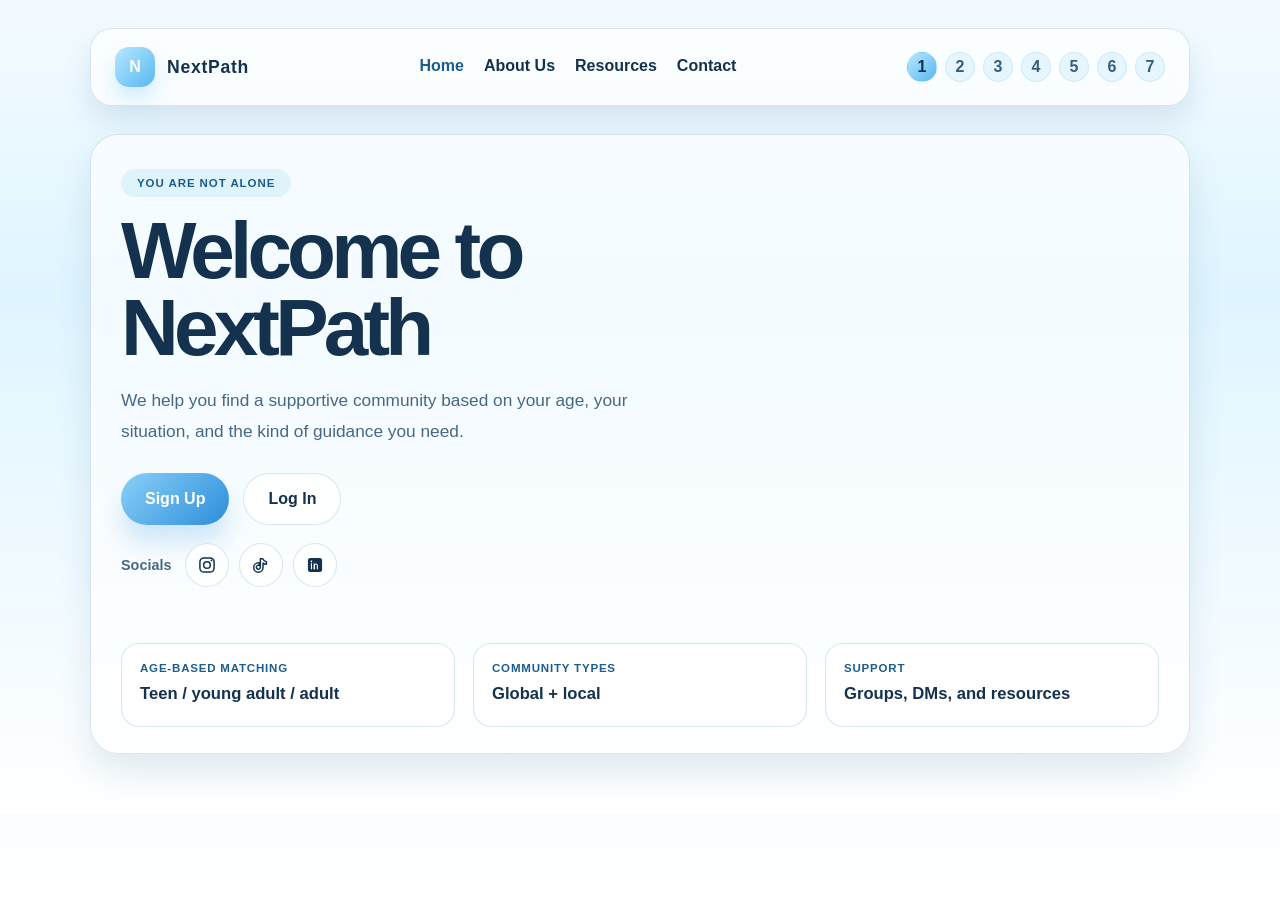
==== commit ae21a34a: "Add persistent dark mode toggle Co-authored-by: delvicariodyllan <323432565+delvicariodyllan@users.n" ====
--- a/index.html
+++ b/index.html
@@ -5,6 +5,18 @@
     <meta name="viewport" content="width=device-width, initial-scale=1.0" />
     <title>NextPath | Support Communities</title>
     <meta name="description" content="Welcome to NextPath. Find age-appropriate support communities, local groups, and resources that match what you're going through." />
+    <script>
+      (function () {
+        try {
+          var storedTheme = window.localStorage.getItem('nextpath.theme.v1');
+          if (storedTheme === 'dark' || storedTheme === 'light') {
+            document.documentElement.setAttribute('data-theme', storedTheme);
+          }
+        } catch (error) {
+          // Ignore storage failures in restricted environments.
+        }
+      })();
+    </script>
     <link rel="stylesheet" href="docs/styles.css" />
   </head>
   <body>
@@ -70,7 +82,7 @@
                 <div class="social-row" aria-label="Socials">
                   <span class="social-label">Socials</span>
                   <div class="social-links">
-                    <a class="social-link" href="#" aria-label="Instagram link coming soon" title="Instagram link coming soon">
+                    <a class="social-link" href="https://www.instagram.com/nextpath_project/" aria-label="Instagram link coming soon" title="Instagram link coming soon">
                       <svg viewBox="0 0 24 24" aria-hidden="true">
                         <rect x="3.5" y="3.5" width="17" height="17" rx="5"></rect>
                         <circle cx="12" cy="12" r="4"></circle>
@@ -140,7 +152,7 @@
               <div class="social-row" aria-label="Socials">
                 <span class="social-label">Socials</span>
                 <div class="social-links">
-                  <a class="social-link" href="#" aria-label="Instagram link coming soon" title="Instagram link coming soon">
+                  <a class="social-link" href="https://www.instagram.com/nextpath_project/" aria-label="Instagram link coming soon" title="Instagram link coming soon">
                     <svg viewBox="0 0 24 24" aria-hidden="true">
                       <rect x="3.5" y="3.5" width="17" height="17" rx="5"></rect>
                       <circle cx="12" cy="12" r="4"></circle>
@@ -544,6 +556,26 @@
                 <h3>Settings</h3>
                 <p id="settingsOwnerNote" class="owner-note">Only the account owner can use these settings.</p>
 
+                <div class="theme-setting-row">
+                  <div class="theme-setting-copy">
+                    <p id="darkModeLabel" class="field-label theme-setting-label">Dark mode</p>
+                    <p class="field-help">Applies across this browser and stays on after reloads.</p>
+                  </div>
+                  <button
+                    id="darkModeToggle"
+                    class="theme-switch"
+                    type="button"
+                    role="switch"
+                    aria-checked="false"
+                    aria-labelledby="darkModeLabel darkModeState"
+                  >
+                    <span class="theme-switch-track" aria-hidden="true">
+                      <span class="theme-switch-thumb"></span>
+                    </span>
+                    <span id="darkModeState" class="theme-switch-text">Off</span>
+                  </button>
+                </div>
+
                 <label class="field-label" for="settingsAge">Age</label>
                 <input id="settingsAge" type="number" min="7" max="100" class="text-field" disabled />
 
--- a/docs/styles.css
+++ b/docs/styles.css
@@ -14,6 +14,51 @@
   --shadow: rgba(28, 88, 130, 0.12);
   --line: rgba(51, 115, 163, 0.18);
   --panel: rgba(255, 255, 255, 0.75);
+  --page-background: linear-gradient(180deg, #f4fbff 0%, #dff5ff 36%, #ffffff 100%);
+  --text-primary: #14314e;
+  --text-muted: #466785;
+  --text-accent: #1b5e8d;
+  --text-on-accent: #14314e;
+  --surface-topbar: rgba(255,255,255,0.7);
+  --surface-card: rgba(255,255,255,0.62);
+  --surface-panel: rgba(255,255,255,0.72);
+  --surface-elevated: rgba(255,255,255,0.78);
+  --surface-solid: rgba(255,255,255,0.82);
+  --surface-strong: rgba(255,255,255,0.86);
+  --surface-input: rgba(255,255,255,0.9);
+  --surface-spotlight: rgba(184,232,255,0.35);
+  --surface-spotlight-strong: rgba(184,232,255,0.55);
+  --focus-ring: rgba(44,142,217,0.6);
+  --theme-switch-track: rgba(87,184,241,0.2);
+  --theme-switch-track-active: linear-gradient(135deg, var(--sky-300), var(--sky-500));
+  --theme-switch-thumb: var(--white);
+  --overlay: rgba(0, 0, 0, 0.5);
+}
+
+html[data-theme="dark"] {
+  color-scheme: dark;
+  --muted: #abc0d2;
+  --shadow: rgba(0, 0, 0, 0.38);
+  --line: rgba(138, 208, 249, 0.18);
+  --panel: rgba(8, 20, 31, 0.92);
+  --page-background: linear-gradient(180deg, #08131d 0%, #0d1b2a 36%, #102234 100%);
+  --text-primary: #e7f3ff;
+  --text-muted: #abc0d2;
+  --text-accent: #8ad0f9;
+  --text-on-accent: #0f2437;
+  --surface-topbar: rgba(12, 26, 39, 0.82);
+  --surface-card: rgba(13, 27, 40, 0.86);
+  --surface-panel: rgba(15, 31, 46, 0.9);
+  --surface-elevated: rgba(18, 35, 51, 0.96);
+  --surface-solid: rgba(20, 38, 55, 0.94);
+  --surface-strong: rgba(23, 43, 62, 0.98);
+  --surface-input: rgba(7, 18, 28, 0.92);
+  --surface-spotlight: rgba(87,184,241,0.18);
+  --surface-spotlight-strong: rgba(87,184,241,0.3);
+  --focus-ring: rgba(138, 208, 249, 0.72);
+  --theme-switch-track: rgba(223, 244, 255, 0.18);
+  --theme-switch-thumb: #eff9ff;
+  --overlay: rgba(1, 8, 14, 0.72);
 }
 
 * {
@@ -24,8 +69,8 @@
   margin: 0;
   min-height: 100%;
   font-family: "Segoe UI", Tahoma, Geneva, Verdana, sans-serif;
-  background: linear-gradient(180deg, #f4fbff 0%, #dff5ff 36%, #ffffff 100%);
-  color: var(--navy-900);
+  background: var(--page-background);
+  color: var(--text-primary);
 }
 
 body {
@@ -54,7 +99,7 @@
   flex-wrap: wrap;
   gap: 14px 22px;
   padding: 18px 24px;
-  background: rgba(255,255,255,0.7);
+  background: var(--surface-topbar);
   border: 1px solid var(--line);
   border-radius: 22px;
   box-shadow: 0 15px 30px var(--shadow);
@@ -101,7 +146,7 @@
 }
 
 .nav-link {
-  color: #000000 !important;
+  color: var(--text-primary) !important;
   text-decoration: none;
   font-weight: 700;
   cursor: pointer;
@@ -114,12 +159,12 @@
 }
 
 .nav-link:hover {
-  color: var(--sky-700) !important;
+  color: var(--text-accent) !important;
 }
 
 .nav-link.active {
-  color: var(--sky-700) !important;
-  border-bottom-color: var(--sky-700);
+  color: var(--text-accent) !important;
+  border-bottom-color: var(--text-accent);
 }
 
 .step-indicator {
@@ -140,8 +185,8 @@
   padding: 8px 12px;
   border: 1px solid var(--line);
   border-radius: 18px;
-  background: rgba(255,255,255,0.86);
-  color: var(--navy-900);
+  background: var(--surface-strong);
+  color: var(--text-primary);
 }
 
 .account-chip-copy {
@@ -201,7 +246,7 @@
 
 .step-pill.active {
   background: linear-gradient(135deg, var(--sky-300), var(--sky-500));
-  color: var(--navy-900);
+  color: var(--text-on-accent);
   border-color: transparent;
 }
 
@@ -216,8 +261,8 @@
   padding: 12px 16px;
   border: 1px solid rgba(44,142,217,0.2);
   border-radius: 16px;
-  background: rgba(255,255,255,0.78);
-  color: var(--sky-900);
+  background: var(--surface-elevated);
+  color: var(--text-accent);
   font-weight: 700;
 }
 
@@ -230,7 +275,7 @@
 }
 
 .page-card {
-  background: rgba(255,255,255,0.62);
+  background: var(--surface-card);
   border: 1px solid var(--line);
   border-radius: 28px;
   padding: 34px 30px 26px;
@@ -255,7 +300,7 @@
 
 .screen {
   display: none;
-  background: rgba(255,255,255,0.62);
+  background: var(--surface-card);
   border: 1px solid var(--line);
   border-radius: 28px;
   padding: 34px 30px 26px;
@@ -267,7 +312,7 @@
 }
 
 .content-section {
-  background: rgba(255,255,255,0.62);
+  background: var(--surface-card);
   border: 1px solid var(--line);
   border-radius: 28px;
   padding: 34px 30px 26px;
@@ -283,7 +328,7 @@
 }
 
 .email-link {
-  color: var(--sky-700);
+  color: var(--text-accent);
   text-decoration: none;
   font-weight: 600;
 }
@@ -298,7 +343,7 @@
   padding: 8px 16px;
   border-radius: 999px;
   background: rgba(87, 184, 241, 0.14);
-  color: var(--sky-900);
+  color: var(--text-accent);
   text-transform: uppercase;
   letter-spacing: 0.08em;
   font-size: 0.72rem;
@@ -379,20 +424,20 @@
   height: 44px;
   border-radius: 999px;
   border: 1px solid var(--line);
-  background: rgba(255,255,255,0.82);
-  color: var(--navy-900);
+  background: var(--surface-solid);
+  color: var(--text-primary);
   transition: transform 0.2s ease, box-shadow 0.2s ease, border-color 0.2s ease;
 }
 
 .social-link:hover,
 .social-link:focus-visible {
   transform: translateY(-1px);
-  border-color: rgba(44,142,217,0.45);
+  border-color: var(--focus-ring);
   box-shadow: 0 10px 18px rgba(87,184,241,0.14);
 }
 
 .social-link:focus-visible {
-  outline: 2px solid rgba(44,142,217,0.45);
+  outline: 2px solid var(--focus-ring);
   outline-offset: 2px;
 }
 
@@ -441,8 +486,8 @@
 }
 
 .ghost-btn {
-  background: rgba(255,255,255,0.8);
-  color: var(--navy-900);
+  background: var(--surface-solid);
+  color: var(--text-primary);
   border: 1px solid var(--line);
 }
 
@@ -458,13 +503,13 @@
   flex-direction: column;
   gap: 8px;
   padding: 18px 18px 20px;
-  background: rgba(255,255,255,0.78);
+  background: var(--surface-elevated);
   border: 1px solid var(--line);
   border-radius: 18px;
 }
 
 .mini-label {
-  color: var(--sky-900);
+  color: var(--text-accent);
   font-size: 0.72rem;
   font-weight: 800;
   text-transform: uppercase;
@@ -478,21 +523,21 @@
 
 .info-copy {
   margin: 0;
-  color: #4a5f7f;
+  color: var(--text-muted);
   font-size: 1rem;
   line-height: 1.6;
 }
 
 .section-title {
   margin: 0 0 1em;
-  color: #1a3a5c;
+  color: var(--text-primary);
   font-size: 1.1rem;
 }
 
 .age-box {
   max-width: 640px;
   margin-top: 28px;
-  background: rgba(255,255,255,0.72);
+  background: var(--surface-panel);
   border: 1px solid var(--line);
   border-radius: 20px;
   padding: 26px 24px;
@@ -502,7 +547,7 @@
   font-size: clamp(2.2rem, 6vw, 4rem);
   font-weight: 900;
   letter-spacing: -0.08em;
-  color: var(--navy-900);
+  color: var(--text-primary);
 }
 
 input[type="range"] {
@@ -523,7 +568,7 @@
   padding: 10px 16px;
   border-radius: 999px;
   background: rgba(87,184,241,0.12);
-  color: var(--sky-900);
+  color: var(--text-accent);
   font-weight: 800;
 }
 
@@ -536,9 +581,9 @@
 
 .choice-card {
   min-height: 74px;
-  background: rgba(255,255,255,0.8);
-  border: 1px solid var(--line);
-  color: var(--navy-900);
+  background: var(--surface-solid);
+  border: 1px solid var(--line);
+  color: var(--text-primary);
   padding: 16px 18px;
   text-align: left;
   font-weight: 800;
@@ -547,6 +592,7 @@
 .choice-card.active {
   background: linear-gradient(135deg, rgba(184,232,255,0.9), rgba(255,255,255,0.9));
   border-color: rgba(44,142,217,0.35);
+  color: var(--text-on-accent);
 }
 
 .card-header {
@@ -561,7 +607,7 @@
 }
 
 .profile-side {
-  background: rgba(255,255,255,0.72);
+  background: var(--surface-panel);
   border: 1px solid var(--line);
   border-radius: 22px;
   padding: 20px;
@@ -673,8 +719,8 @@
   padding: 9px 13px;
   border: 1px solid var(--line);
   border-radius: 999px;
-  color: var(--sky-900);
-  background: rgba(255,255,255,0.78);
+  color: var(--text-accent);
+  background: var(--surface-elevated);
   font-size: 0.84rem;
   font-weight: 800;
   cursor: pointer;
@@ -695,7 +741,7 @@
   left: 0;
   right: 0;
   bottom: 0;
-  background: rgba(0, 0, 0, 0.5);
+  background: var(--overlay);
   display: none;
   align-items: center;
   justify-content: center;
@@ -709,7 +755,7 @@
 }
 
 .cropper-container {
-  background: var(--white);
+  background: var(--surface-elevated);
   border-radius: 24px;
   box-shadow: 0 25px 50px rgba(0, 0, 0, 0.25);
   width: 100%;
@@ -742,7 +788,7 @@
 .cropper-header h3 {
   margin: 0;
   font-size: 1.4rem;
-  color: var(--navy-900);
+  color: var(--text-primary);
 }
 
 .close-btn {
@@ -763,7 +809,7 @@
 
 .close-btn:hover {
   background: rgba(87, 184, 241, 0.1);
-  color: var(--navy-900);
+  color: var(--text-primary);
 }
 
 .cropper-content {
@@ -777,7 +823,7 @@
   position: relative;
   flex: 1;
   min-height: 400px;
-  background: var(--sky-50);
+  background: var(--surface-card);
   border-radius: 16px;
   overflow: hidden;
   display: flex;
@@ -818,7 +864,7 @@
 
 .crop-label {
   display: block;
-  color: var(--navy-900);
+  color: var(--text-primary);
   font-size: 0.78rem;
   font-weight: 800;
   text-transform: uppercase;
@@ -864,7 +910,7 @@
   overflow: hidden;
   border: 1px solid var(--line);
   border-radius: 14px;
-  background: var(--white);
+  background: var(--surface-elevated);
   box-shadow: 0 14px 30px rgba(23, 59, 87, 0.14);
 }
 
@@ -880,24 +926,24 @@
   border: 0;
   border-bottom: 1px solid var(--line);
   background: transparent;
-  color: var(--navy-900);
+  color: var(--text-primary);
   text-align: left;
   font-weight: 800;
   cursor: pointer;
 }
 
 .school-suggestion:hover {
-  background: rgba(184,232,255,0.35);
+  background: var(--surface-spotlight);
 }
 
 .school-suggestion.active,
 .school-suggestion:focus-visible {
   outline: none;
-  background: rgba(184,232,255,0.55);
+  background: var(--surface-spotlight-strong);
 }
 
 .school-suggestion small {
-  color: var(--sky-900);
+  color: var(--text-accent);
   font-weight: 900;
   letter-spacing: 0.08em;
 }
@@ -914,7 +960,7 @@
   padding: 0;
   border: 0;
   background: transparent;
-  color: var(--sky-900);
+  color: var(--text-accent);
   font-weight: 800;
   cursor: pointer;
 }
@@ -922,7 +968,7 @@
 .field-label {
   display: block;
   margin: 14px 0 8px;
-  color: var(--navy-900);
+  color: var(--text-primary);
   font-weight: 800;
 }
 
@@ -945,9 +991,9 @@
   min-height: 48px;
   border-radius: 14px;
   border: 1px solid var(--line);
-  background: rgba(255,255,255,0.9);
+  background: var(--surface-input);
   padding: 12px 14px;
-  color: var(--navy-900);
+  color: var(--text-primary);
 }
 
 .text-field.area {
@@ -960,7 +1006,7 @@
   padding: 20px 22px;
   border: 1px dashed rgba(44,142,217,0.3);
   border-radius: 20px;
-  background: rgba(255,255,255,0.72);
+  background: var(--surface-panel);
 }
 
 .people-grid,
@@ -983,7 +1029,7 @@
   padding: 20px;
   border: 1px solid var(--line);
   border-radius: 20px;
-  background: rgba(255,255,255,0.72);
+  background: var(--surface-panel);
 }
 
 .returning-user-form {
@@ -1003,7 +1049,7 @@
   padding: 10px 12px;
   border: 1px dashed rgba(44,142,217,0.3);
   border-radius: 14px;
-  background: rgba(255,255,255,0.84);
+  background: var(--surface-strong);
   color: var(--muted);
   font-size: 0.85rem;
   font-weight: 600;
@@ -1019,20 +1065,20 @@
   border: 1px solid rgba(44,142,217,0.22);
   border-radius: 16px;
   background: rgba(255,255,255,0.92);
-  color: var(--navy-900);
+  color: var(--text-primary);
   text-align: left;
   cursor: pointer;
   transition: border-color 0.2s ease, box-shadow 0.2s ease, transform 0.2s ease;
 }
 
 .login-account-tile:hover {
-  border-color: rgba(44,142,217,0.45);
+  border-color: var(--focus-ring);
   box-shadow: 0 10px 18px rgba(87,184,241,0.12);
   transform: translateY(-1px);
 }
 
 .login-account-tile:focus-visible {
-  outline: 2px solid rgba(44,142,217,0.6);
+  outline: 2px solid var(--focus-ring);
   outline-offset: 1px;
 }
 
@@ -1093,7 +1139,7 @@
 
 .login-account-add-avatar {
   background: rgba(44,142,217,0.12);
-  color: var(--sky-700);
+  color: var(--text-accent);
   border: 1px dashed rgba(44,142,217,0.45);
 }
 
@@ -1129,7 +1175,7 @@
   padding: 18px;
   border: 1px solid var(--line);
   border-radius: 20px;
-  background: rgba(255,255,255,0.78);
+  background: var(--surface-elevated);
 }
 
 .people-card-header,
@@ -1159,7 +1205,7 @@
   padding: 7px 10px;
   border-radius: 999px;
   background: rgba(87,184,241,0.12);
-  color: var(--sky-900);
+  color: var(--text-accent);
   font-size: 0.74rem;
   font-weight: 800;
 }
@@ -1175,7 +1221,7 @@
 
 .contact-intro {
   margin: 0 0 20px;
-  color: #4a5f7f;
+  color: var(--text-muted);
   font-size: 1.2rem;
 }
 
@@ -1198,14 +1244,14 @@
   padding: 8px 12px;
   border-radius: 999px;
   background: rgba(87,184,241,0.12);
-  color: var(--sky-900);
+  color: var(--text-accent);
   font-size: 0.82rem;
   font-weight: 700;
 }
 
 .interest-tags span.active {
   background: linear-gradient(135deg, var(--sky-300), var(--sky-500));
-  color: var(--navy-900);
+  color: var(--text-on-accent);
   box-shadow: 0 8px 16px rgba(44,142,217,0.14);
 }
 
@@ -1219,25 +1265,112 @@
 .toggle-btn {
   min-height: 44px;
   padding: 0 16px;
-  background: rgba(255,255,255,0.8);
-  border: 1px solid var(--line);
-  color: var(--navy-900);
+  background: var(--surface-solid);
+  border: 1px solid var(--line);
+  color: var(--text-primary);
 }
 
 .toggle-btn.active {
   background: linear-gradient(135deg, var(--sky-300), var(--sky-500));
   border-color: transparent;
+  color: var(--text-on-accent);
 }
 
 .match-box {
   max-width: 680px;
-  background: rgba(255,255,255,0.8);
+  background: var(--surface-solid);
   border: 1px solid var(--line);
   border-radius: 22px;
   padding: 24px 22px;
   margin-top: 20px;
 }
 
+.theme-setting-row {
+  display: flex;
+  align-items: center;
+  justify-content: space-between;
+  gap: 16px;
+  margin: 16px 0 8px;
+  padding: 14px 16px;
+  border: 1px solid var(--line);
+  border-radius: 18px;
+  background: var(--surface-elevated);
+}
+
+.theme-setting-copy {
+  min-width: 0;
+}
+
+.theme-setting-label {
+  margin: 0;
+}
+
+.theme-setting-row .field-help {
+  margin: 6px 0 0;
+}
+
+.theme-switch {
+  display: inline-flex;
+  align-items: center;
+  gap: 12px;
+  min-height: 48px;
+  padding: 8px 10px 8px 12px;
+  border: 1px solid var(--line);
+  border-radius: 999px;
+  background: var(--surface-input);
+  color: var(--text-primary);
+  font-weight: 800;
+  transition: border-color 0.2s ease, box-shadow 0.2s ease, transform 0.2s ease;
+}
+
+.theme-switch:hover {
+  transform: translateY(-1px);
+}
+
+.theme-switch:focus-visible {
+  outline: 2px solid var(--focus-ring);
+  outline-offset: 2px;
+}
+
+.theme-switch[aria-checked="true"] {
+  border-color: rgba(44,142,217,0.35);
+}
+
+.theme-switch-track {
+  position: relative;
+  display: inline-flex;
+  align-items: center;
+  width: 50px;
+  height: 28px;
+  padding: 3px;
+  border-radius: 999px;
+  background: var(--theme-switch-track);
+  transition: background 0.2s ease;
+}
+
+.theme-switch-thumb {
+  width: 22px;
+  height: 22px;
+  border-radius: 50%;
+  background: var(--theme-switch-thumb);
+  box-shadow: 0 4px 10px rgba(0, 0, 0, 0.18);
+  transform: translateX(0);
+  transition: transform 0.2s ease;
+}
+
+.theme-switch[aria-checked="true"] .theme-switch-track {
+  background: var(--theme-switch-track-active);
+}
+
+.theme-switch[aria-checked="true"] .theme-switch-thumb {
+  transform: translateX(22px);
+}
+
+.theme-switch-text {
+  min-width: 2.4ch;
+  text-align: left;
+}
+
 .match-header {
   display: flex;
   align-items: center;
@@ -1250,7 +1383,7 @@
   justify-content: center;
   border-radius: 999px;
   background: rgba(87,184,241,0.15);
-  color: var(--sky-900);
+  color: var(--text-accent);
   padding: 8px 12px;
   font-size: 0.74rem;
   font-weight: 800;
@@ -1346,6 +1479,10 @@
   .crop-controls-section {
     min-width: 100%;
   }
+
+  .theme-setting-row {
+    align-items: flex-start;
+  }
 }
 
 @media (max-width: 560px) {
@@ -1386,6 +1523,15 @@
     width: 100%;
   }
 
+  .theme-setting-row {
+    flex-direction: column;
+  }
+
+  .theme-switch {
+    width: 100%;
+    justify-content: space-between;
+  }
+
   .cropper-container {
     max-width: calc(100% - 16px);
   }
